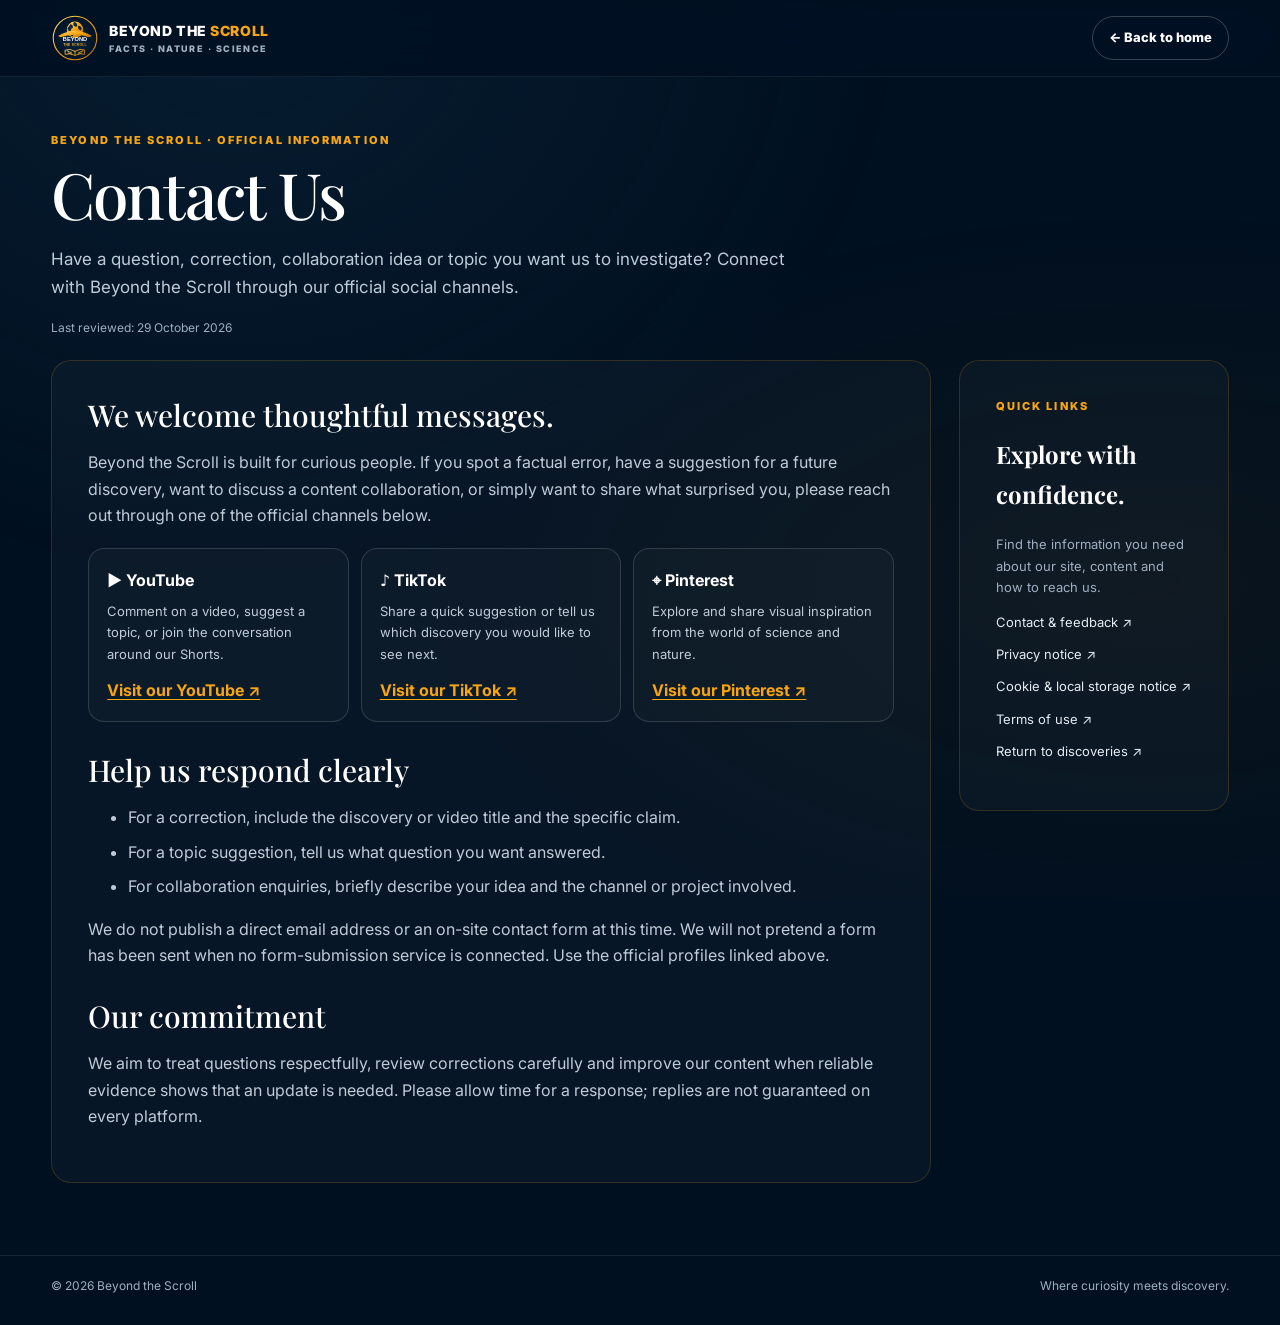
==== contact.html @ f6da4de6 "Add dedicated Contact Us page" ====
<!doctype html>
<html lang="en">
<head>
<meta charset="utf-8"><meta name="viewport" content="width=device-width,initial-scale=1">
<meta name="theme-color" content="#001020"><meta name="description" content="Have a question, correction, collaboration idea or topic you want us to investigate? Connect with Beyond the Scroll through our official social channels.">
<meta property="og:title" content="Contact Us | Beyond the Scroll"><meta property="og:description" content="Have a question, correction, collaboration idea or topic you want us to investigate? Connect with Beyond the Scroll through our official social channels."><meta property="og:type" content="website">
<title>Contact Us | Beyond the Scroll</title><link rel="icon" type="image/svg+xml" href="/logo.svg">
<link rel="preconnect" href="https://fonts.googleapis.com"><link rel="preconnect" href="https://fonts.gstatic.com" crossorigin><link href="https://fonts.googleapis.com/css2?family=Inter:wght@400;500;600;700;800&family=Playfair+Display:wght@500;600;700&display=swap" rel="stylesheet"><link rel="stylesheet" href="/styles.css">
<style>
.policy-hero{padding:54px 0 22px}.policy-hero h1{font:500 clamp(38px,6vw,64px)/1.08 var(--serif);margin:10px 0 14px;letter-spacing:-.03em}.policy-hero p{max-width:760px;color:#c0cbd8;font-size:17px}.policy-layout{display:grid;grid-template-columns:minmax(0,1fr) 270px;gap:28px;align-items:start;padding-bottom:72px}.policy-content,.policy-aside{border:1px solid var(--line);background:#ffffff07;border-radius:20px;padding:clamp(20px,4vw,36px);min-width:0}.policy-content h2{font:500 clamp(23px,3vw,30px)/1.2 var(--serif);margin:30px 0 10px}.policy-content h2:first-child{margin-top:0}.policy-content p,.policy-content li{color:#c0cbd8}.policy-content li{margin:8px 0}.policy-content a{color:var(--accent-gold);text-decoration:underline;text-underline-offset:3px}.policy-aside h2,.policy-aside h3{font-family:var(--serif)}.policy-aside p{color:#a0aec0;font-size:13px}.policy-aside a{display:block;margin:11px 0;color:#e4ebf3;font-size:13px}.policy-meta{color:#a0aec0;font-size:12px}.policy-actions{display:flex;gap:10px;flex-wrap:wrap;margin-top:22px}.policy-footer{border-top:1px solid #ffffff18;padding:20px 0 30px;color:#a0aec0;font-size:12px}.policy-footer .wrap{display:flex;justify-content:space-between;gap:14px;flex-wrap:wrap}.contact-channels{display:grid;grid-template-columns:repeat(3,minmax(0,1fr));gap:12px;margin:20px 0}.contact-channel{border:1px solid #ffffff25;border-radius:16px;padding:18px;background:#ffffff06}.contact-channel strong{display:block;color:#fff;margin-bottom:7px}.contact-channel p{font-size:13px;margin:0 0 12px}.contact-channel a{font-weight:700}@media(max-width:760px){.policy-layout{grid-template-columns:1fr}.policy-aside{order:-1}.contact-channels{grid-template-columns:1fr}.policy-hero{padding-top:35px}}
</style>
</head><body><a class="skip" href="#main">Skip to content</a>
<header class="site-header"><div class="wrap"><nav class="nav" aria-label="Main navigation"><a class="brand" href="/" aria-label="Beyond the Scroll home"><img src="/logo.svg" alt="" width="48" height="48"><span>BEYOND THE <span class="gold">SCROLL</span><small>FACTS · NATURE · SCIENCE</small></span></a><a class="btn ghost" href="/">← Back to home</a></nav></div></header>
<main id="main"><section class="wrap policy-hero"><div class="eyebrow">Beyond the Scroll · Official information</div><h1>Contact Us</h1><p>Have a question, correction, collaboration idea or topic you want us to investigate? Connect with Beyond the Scroll through our official social channels.</p><div class="policy-meta">Last reviewed: 29 October 2026</div></section>
<section class="wrap policy-layout"><article class="policy-content">
<h2>We welcome thoughtful messages.</h2>
<p>Beyond the Scroll is built for curious people. If you spot a factual error, have a suggestion for a future discovery, want to discuss a content collaboration, or simply want to share what surprised you, please reach out through one of the official channels below.</p>
<div class="contact-channels">
<div class="contact-channel"><strong>▶ YouTube</strong><p>Comment on a video, suggest a topic, or join the conversation around our Shorts.</p><a href="https://www.youtube.com/@DiscoverBeyondScroll" target="_blank" rel="noopener noreferrer">Visit our YouTube ↗</a></div>
<div class="contact-channel"><strong>♪ TikTok</strong><p>Share a quick suggestion or tell us which discovery you would like to see next.</p><a href="https://www.tiktok.com/@beyondthe.scroll" target="_blank" rel="noopener noreferrer">Visit our TikTok ↗</a></div>
<div class="contact-channel"><strong>⌖ Pinterest</strong><p>Explore and share visual inspiration from the world of science and nature.</p><a href="https://www.pinterest.com/beyondthescrollofficial/" target="_blank" rel="noopener noreferrer">Visit our Pinterest ↗</a></div>
</div>
<h2>Help us respond clearly</h2><ul><li>For a correction, include the discovery or video title and the specific claim.</li><li>For a topic suggestion, tell us what question you want answered.</li><li>For collaboration enquiries, briefly describe your idea and the channel or project involved.</li></ul>
<p>We do not publish a direct email address or an on-site contact form at this time. We will not pretend a form has been sent when no form-submission service is connected. Use the official profiles linked above.</p>
<h2>Our commitment</h2><p>We aim to treat questions respectfully, review corrections carefully and improve our content when reliable evidence shows that an update is needed. Please allow time for a response; replies are not guaranteed on every platform.</p></article><aside class="policy-aside"><div class="eyebrow">Quick links</div><h2>Explore with confidence.</h2><p>Find the information you need about our site, content and how to reach us.</p><a href="/contact.html">Contact & feedback ↗</a><a href="/privacy.html">Privacy notice ↗</a><a href="/cookies.html">Cookie & local storage notice ↗</a><a href="/terms.html">Terms of use ↗</a><a href="/">Return to discoveries ↗</a></aside></section></main>
<footer class="policy-footer"><div class="wrap"><span>© <span id="year">2026</span> Beyond the Scroll</span><span>Where curiosity meets discovery.</span></div></footer>
</body></html>
---- styles.css ----
:root{color-scheme:dark;--canvas-dark:#001020;--canvas-surface:#03182e;--accent-gold:#f7a612;--gold-glow:rgba(247,166,18,.25);--text-primary:#fff;--text-secondary:#a0aec0;--text-ivory:#fffff0;--line:rgba(247,166,18,.17);--serif:"Playfair Display",Georgia,serif;--sans:Inter,"Plus Jakarta Sans",system-ui,sans-serif}*{box-sizing:border-box}html{scroll-behavior:smooth;scroll-padding-top:90px}body{margin:0;background:var(--canvas-dark);color:var(--text-primary);font:16px/1.65 var(--sans);min-width:320px}body:before{content:"";position:fixed;inset:0;pointer-events:none;background:radial-gradient(ellipse at 18% 0%,#12314a66,transparent 45%),radial-gradient(ellipse at 90% 65%,#4b310b22,transparent 45%);z-index:-1}a{color:inherit;text-decoration:none}button,input,select{font:inherit}button{cursor:pointer}button:focus-visible,a:focus-visible,input:focus-visible,select:focus-visible{outline:2px solid var(--accent-gold);outline-offset:3px}.wrap{width:min(1180px,92%);margin-inline:auto}.skip{position:absolute;top:-60px;left:12px;z-index:999;background:var(--accent-gold);color:#001020;padding:8px 12px;border-radius:8px}.skip:focus{top:10px}.site-header{position:sticky;top:0;z-index:50;background:#001020d9;backdrop-filter:blur(16px) saturate(160%);border-bottom:1px solid #ffffff13}.nav{display:flex;align-items:center;justify-content:space-between;gap:18px;min-height:76px}.brand{display:flex;align-items:center;gap:10px;min-width:0;font-weight:850;letter-spacing:.04em;font-size:14px}.brand img{width:48px;height:48px;object-fit:contain;border-radius:50%}.brand small{display:block;font-size:9px;color:var(--text-secondary);letter-spacing:.16em}.navlinks{display:flex;align-items:center;gap:20px;font-size:13px;color:#e0e7ef}.navlinks a:hover{color:var(--accent-gold)}.btn{border:1px solid var(--accent-gold);border-radius:999px;padding:10px 16px;background:var(--accent-gold);color:#091525;font-weight:800;font-size:13px;display:inline-flex;align-items:center;justify-content:center;gap:7px}.btn.ghost{background:transparent;color:var(--text-primary);border-color:#ffffff38}.menu-btn{display:none;background:transparent;color:white;border:1px solid #ffffff40;border-radius:10px;padding:8px 11px}.hero{display:grid;grid-template-columns:1fr 1fr;align-items:center;gap:42px;padding:74px 0 48px}.eyebrow{color:var(--accent-gold);text-transform:uppercase;letter-spacing:.19em;font-size:11px;font-weight:850}.hero h1{font:500 clamp(42px,6vw,72px)/1.06 var(--serif);letter-spacing:-.03em;margin:15px 0}.gold{color:var(--accent-gold)}.hero p{color:#c0cbd8;max-width:540px;font-size:17px}.actions{display:flex;gap:10px;flex-wrap:wrap;margin-top:24px}.hero-art{position:relative;min-height:390px;border:1px solid var(--line);border-radius:28px;overflow:hidden;background:linear-gradient(145deg,#06182b,#0b2a3d 50%,#231b10);display:grid;place-items:center;isolation:isolate}.hero-art:before{content:"";position:absolute;width:340px;aspect-ratio:1;border:1px solid #f7a61266;border-radius:50%;box-shadow:0 0 90px #f7a61219,inset 0 0 70px #f7a61212}.hero-art img{position:absolute;width:100%;height:100%;object-fit:cover;opacity:.62;mix-blend-mode:screen}.planet{position:relative;width:190px;aspect-ratio:1;border-radius:50%;background:radial-gradient(circle at 30% 24%,#fff4c3,#f7a612 17%,#744b19 47%,#061020 75%);box-shadow:0 0 90px #f7a61245,inset -30px -18px 45px #000b}.float-label{position:absolute;padding:10px 14px;background:#061729dd;border:1px solid #ffffff25;border-radius:12px;font-size:12px;backdrop-filter:blur(12px)}.float-label b{color:var(--accent-gold)}.float-label.one{left:18px;top:25px}.float-label.two{right:18px;bottom:25px}.toolbar{display:flex;gap:10px;flex-wrap:wrap;align-items:center;padding:18px 0 28px;border-bottom:1px solid #ffffff16}.search{flex:1;min-width:190px;position:relative}.search input{width:100%;border:1px solid #ffffff26;background:#ffffff08;color:white;border-radius:999px;padding:11px 15px}.toolbar button{border:1px solid #ffffff30;background:#ffffff08;color:white;border-radius:999px;padding:10px 13px;font-size:12px}.toolbar button:hover{border-color:var(--accent-gold)}.section{padding:64px 0}.section.light{background:var(--text-ivory);color:var(--canvas-dark)}.section-head{display:flex;justify-content:space-between;align-items:end;gap:22px;margin-bottom:25px}.section h2,.section-head h2{font:500 clamp(30px,4vw,46px)/1.13 var(--serif);letter-spacing:-.02em;margin:8px 0}.section-head p{max-width:440px;color:#687689;margin:0}.cards{display:grid;grid-template-columns:repeat(3,minmax(0,1fr));gap:18px}.card{min-width:0;overflow:hidden;border:1px solid var(--line);border-radius:20px;background:linear-gradient(150deg,#ffffff0c,#ffffff03);backdrop-filter:blur(16px) saturate(180%);transition:transform .25s,border-color .25s,box-shadow .25s;position:relative}.card:hover{transform:translateY(-5px);border-color:var(--accent-gold);box-shadow:0 18px 55px #0005,0 0 25px #f7a61212}.card-media{aspect-ratio:16/9;position:relative;overflow:hidden;background:linear-gradient(135deg,#163c52,#091322);display:grid;place-items:center}.card-media img{width:100%;height:100%;object-fit:cover;transition:transform .55s;position:absolute;inset:0}.card:hover .card-media img{transform:scale(1.05)}.card-media:after{content:"";position:absolute;inset:30% 0 0;background:linear-gradient(transparent,#001020a8);pointer-events:none}.card-symbol{font-size:58px;filter:drop-shadow(0 0 22px #f7a61235)}.pill{position:absolute;left:14px;top:14px;z-index:2;background:#001020d9;color:var(--accent-gold);border:1px solid #f7a61255;border-radius:999px;padding:4px 9px;font-size:9px;letter-spacing:.13em;font-weight:850}.bookmark{position:absolute;right:12px;top:12px;z-index:3;width:36px;height:36px;border-radius:50%;border:1px solid #ffffff60;background:#001020c9;color:white}.bookmark[aria-pressed=true]{background:var(--accent-gold);color:#001020;border-color:var(--accent-gold)}.card-body{padding:18px}.meta{display:flex;gap:12px;flex-wrap:wrap;color:var(--text-secondary);font-size:11px}.card h3{font:500 22px/1.25 var(--serif);margin:8px 0;color:var(--text-ivory)}.card p{font-size:13px;color:#b9c5d2;margin:0 0 15px}.card-actions{display:flex;gap:8px;flex-wrap:wrap}.text-btn{border:0;background:transparent;color:var(--accent-gold);font-weight:800;font-size:12px;padding:5px 0}.factbox{display:grid;grid-template-columns:.6fr 1.4fr;gap:25px;align-items:center;padding:32px;border-radius:24px;border:1px solid var(--line);background:linear-gradient(120deg,#08243b,#031426);box-shadow:0 20px 60px #0003}.fact-icon{font-size:72px;text-align:center}.factbox p{color:#c2cedb}.factbox button{border:1px solid #ffffff45;background:transparent;color:white;padding:9px 14px;border-radius:999px}.reel{display:flex;gap:16px;overflow-x:auto;padding:5px 2px 20px;scroll-snap-type:x mandatory;scrollbar-color:var(--accent-gold) #ffffff12}.reel-card{scroll-snap-align:start;flex:0 0 220px;aspect-ratio:9/16;border-radius:22px;border:1px solid var(--line);background:radial-gradient(ellipse at 50% 20%,#24465b,#031020 72%);position:relative;overflow:hidden;padding:16px;display:flex;flex-direction:column;justify-content:space-between}.reel-card .big{font-size:58px;text-align:center;margin:auto}.reel-card small{color:#c1cedb}.reel-card strong{font:500 23px/1.2 var(--serif)}.reel-card .btn{align-self:flex-start}.about-grid{display:grid;grid-template-columns:1fr 1fr;gap:24px}.glass-panel{border:1px solid var(--line);background:#ffffff07;border-radius:20px;padding:24px}.socials{display:flex;gap:10px;flex-wrap:wrap}.socials a{border:1px solid #ffffff35;border-radius:999px;padding:9px 13px;font-size:12px}.socials a:hover{border-color:var(--accent-gold);color:var(--accent-gold)}footer{border-top:1px solid #ffffff18;padding:24px 0;color:var(--text-secondary);font-size:12px}.foot{display:flex;justify-content:space-between;gap:15px;flex-wrap:wrap}.drawer-backdrop{position:fixed;inset:0;background:#0009;z-index:90;opacity:0;pointer-events:none;transition:opacity .2s}.drawer-backdrop.open{opacity:1;pointer-events:auto}.drawer{position:fixed;z-index:100;top:0;right:0;bottom:0;width:min(680px,100%);background:#031426;border-left:1px solid var(--line);overflow:auto;padding:24px;transform:translateX(102%);transition:transform .28s}.drawer.open{transform:translateX(0)}.drawer-close{float:right;border:1px solid #ffffff35;border-radius:50%;background:transparent;color:white;width:38px;height:38px}.drawer h2{font:500 clamp(30px,4vw,42px)/1.15 var(--serif)}.drawer img{width:100%;max-height:280px;object-fit:cover;border-radius:16px}.drawer p{color:#c4cfdb}.drawer details{border-top:1px solid #ffffff20;padding:14px 0}.drawer summary{color:var(--accent-gold);cursor:pointer;font-weight:800}.audio-bar{position:fixed;z-index:60;bottom:12px;left:50%;transform:translateX(-50%);width:min(650px,94%);display:none;gap:10px;align-items:center;padding:12px;background:#03182ef2;border:1px solid var(--line);border-radius:16px;box-shadow:0 10px 40px #0008;backdrop-filter:blur(18px)}.audio-bar.visible{display:flex}.audio-bar button,.audio-bar select{background:#ffffff0c;color:white;border:1px solid #ffffff30;border-radius:9px;padding:7px}.audio-title{flex:1;min-width:0;font-size:12px}.audio-title span{display:block;color:var(--text-secondary);font-size:10px}.quiz-options{display:grid;gap:10px;margin:18px 0}.quiz-options button{text-align:left;border:1px solid #ffffff30;border-radius:12px;padding:12px;background:#ffffff08;color:white}.quiz-options button:hover,.quiz-options button.correct{border-color:#53d69a}.quiz-options button.wrong{border-color:#ff7e7e}.empty{grid-column:1/-1;padding:24px;text-align:center;color:var(--text-secondary)}.toast{position:fixed;z-index:120;bottom:90px;left:50%;transform:translateX(-50%);background:var(--accent-gold);color:#081525;padding:10px 16px;border-radius:999px;font-size:12px;font-weight:800;display:none}.toast.show{display:block}@media(min-width:1000px){.card.wide{grid-column:span 2;display:grid;grid-template-columns:1.05fr 1fr}.card.wide .card-media{height:100%;aspect-ratio:auto;min-height:280px}}@media(max-width:800px){.navlinks{display:none}.navlinks.open{display:flex;position:absolute;top:70px;left:4%;right:4%;background:#03182e;border:1px solid var(--line);border-radius:16px;padding:18px;flex-direction:column;align-items:stretch;box-shadow:0 20px 40px #0008}.menu-btn{display:block}.hero{grid-template-columns:1fr;padding-top:44px;gap:25px}.hero-art{min-height:300px}.cards{grid-template-columns:repeat(2,minmax(0,1fr))}.section{padding:48px 0}.section-head{display:block}.section-head p{margin-top:12px}.about-grid{grid-template-columns:1fr}}@media(max-width:540px){.brand img{width:40px;height:40px}.brand{font-size:12px}.brand small{font-size:8px}.hero h1{font-size:44px}.hero-art{min-height:260px}.planet{width:145px}.hero-art:before{width:250px}.cards{grid-template-columns:1fr}.card h3{font-size:23px}.factbox{grid-template-columns:1fr;padding:22px}.fact-icon{font-size:54px}.toolbar{align-items:stretch}.search{flex-basis:100%}.audio-bar{gap:6px;padding:8px}.audio-title{font-size:10px}.audio-bar select{max-width:75px}.drawer{padding:18px}}@media(prefers-reduced-motion:reduce){*,*:before,*:after{scroll-behavior:auto!important;animation:none!important;transition:none!important}}
/* Premium responsive footer */
.site-footer{position:relative;z-index:1;margin-top:34px;background:linear-gradient(145deg,#03182e 0%,#001020 58%,#06172b 100%);border-top:1px solid rgba(247,166,18,.32);color:#d7e0eb}
.footer-main{display:grid;grid-template-columns:1.45fr .7fr 1fr;gap:48px;padding-top:56px;padding-bottom:42px}
.footer-logo{display:inline-flex;align-items:center;gap:12px;text-decoration:none;color:#fff}
.footer-logo img{width:48px;height:48px;object-fit:contain}
.footer-logo span{display:flex;flex-direction:column;font-weight:900;letter-spacing:.08em;font-size:13px;line-height:1.5}
.footer-logo b{color:var(--accent-gold,#f7a612)}
.footer-logo small{font-size:8px;letter-spacing:.11em;color:#aab8c8;font-weight:600;margin-top:3px}
.footer-brand>p,.footer-note p{max-width:390px;color:#aebdce;line-height:1.8;font-size:14px;margin:18px 0}
.footer-socials{display:flex;flex-wrap:wrap;gap:9px;margin-top:20px}
.footer-socials a{font-size:12px;padding:9px 11px;border:1px solid #ffffff20;border-radius:999px;color:#eaf0f7;text-decoration:none;transition:border-color .2s,background .2s}
.footer-socials a:hover{border-color:var(--accent-gold,#f7a612);background:#f7a61212}
.footer-links,.footer-note{display:flex;flex-direction:column;align-items:flex-start;gap:13px}
.footer-links h3,.footer-note h3{font-size:14px;margin:7px 0 8px;color:#fff}
.footer-links a{font-size:13px;color:#aebdce;text-decoration:none}
.footer-links a:hover,.back-top:hover{color:var(--accent-gold,#f7a612)}
.footer-note .footer-cta{margin-top:4px}
.footer-bottom{border-top:1px solid #ffffff17;min-height:66px;display:flex;align-items:center;justify-content:space-between;gap:18px;padding-top:16px;padding-bottom:16px;font-size:11px;color:#8fa0b3}
.back-top{color:#e8edf4;text-decoration:none;white-space:nowrap}
@media(max-width:800px){.footer-main{grid-template-columns:1fr 1fr;gap:32px;padding-top:42px}.footer-brand{grid-column:1/-1}.footer-note{max-width:440px}}
@media(max-width:540px){.footer-main{grid-template-columns:1fr;gap:28px;padding-top:34px}.footer-brand{grid-column:auto}.footer-bottom{align-items:flex-start;flex-direction:column;gap:9px;padding-top:18px;padding-bottom:18px}.footer-tagline{display:none}.footer-socials a{font-size:11px}}

.footer-socials .social-coming{display:inline-flex;flex-wrap:wrap;align-items:center;gap:5px;font-size:12px;padding:9px 11px;border:1px dashed #ffffff2c;border-radius:999px;color:#aebdce;opacity:.9;cursor:default}.footer-socials .social-coming small{font-size:9px;text-transform:uppercase;letter-spacing:.04em;color:var(--accent-gold,#f7a612)}

/* Featured YouTube Shorts */
.featured-videos{grid-template-columns:repeat(2,minmax(0,1fr));align-items:start}.video-embed-card{min-width:0;overflow:hidden}.video-frame{width:100%;aspect-ratio:9/16;max-height:560px;background:#000;border-radius:14px;overflow:hidden;margin:14px 0}.video-frame iframe{width:100%;height:100%;border:0;display:block}.video-embed-card .btn{margin-top:14px;display:inline-flex}@media(max-width:680px){.featured-videos{grid-template-columns:minmax(0,1fr)}.video-frame{max-height:520px}}

/* Privacy and site information section */
.policy-grid{display:grid;grid-template-columns:1fr 1fr;gap:28px}.policy-grid article{padding:26px;border:1px solid var(--line);border-radius:20px;background:#ffffff06}.policy-grid h2{font:500 clamp(25px,3vw,36px)/1.15 var(--serif);margin:10px 0 14px}.policy-grid p{color:#b9c5d2;font-size:14px;line-height:1.8}.policy-section{border-top:1px solid #ffffff10}@media(max-width:680px){.policy-grid{grid-template-columns:1fr}.policy-grid article{padding:20px}}

/* Real scientific imagery: preserve existing brand/logo styling */
.hero-art{background:#001020}.hero-art:before{z-index:1;pointer-events:none}.hero-art .hero-earth{position:absolute;inset:0;width:100%;height:100%;object-fit:cover;opacity:1;mix-blend-mode:normal;filter:saturate(.92) contrast(1.04)}.hero-art:after{content:"";position:absolute;inset:0;background:linear-gradient(90deg,rgba(0,16,32,.22),rgba(0,16,32,.08) 48%,rgba(0,16,32,.56)),linear-gradient(0deg,rgba(0,16,32,.82),transparent 42%,rgba(0,16,32,.08));z-index:1;pointer-events:none}.hero-art .float-label,.hero-art .hero-credit{z-index:2}.hero-art .hero-credit{position:absolute;left:14px;bottom:7px;color:#d7e4ef;font-size:9px;text-shadow:0 1px 4px #001020}.card-media{isolation:isolate}.card-media .discovery-photo{position:absolute;inset:0;width:100%;height:100%;object-fit:cover;display:block;z-index:0;transition:transform .55s;loading:lazy}.card:hover .card-media .discovery-photo{transform:scale(1.045)}.card-media .image-shade{position:absolute;inset:0;z-index:1;background:linear-gradient(0deg,rgba(0,16,32,.82),rgba(0,16,32,.04) 70%);pointer-events:none}.card-media .pill,.card-media .bookmark{z-index:3}.card-media .image-credit{position:absolute;left:10px;bottom:8px;z-index:2;max-width:calc(100% - 20px);font-size:9px;line-height:1.35;color:#f2f6fb;background:rgba(0,16,32,.76);border:1px solid rgba(255,255,255,.16);padding:4px 7px;border-radius:6px;text-decoration:none;backdrop-filter:blur(8px)}.card-media .image-credit:hover{text-decoration:underline;color:#fff}.drawer .card-media:has(img){aspect-ratio:16/9}.drawer .card-media img{display:block}

/* Real scientific images and daily-fact imagery */
.image-credit{position:absolute;z-index:4;left:12px;bottom:9px;max-width:calc(100% - 24px);font-size:9px;line-height:1.35;color:#fff;background:#001020d9;border:1px solid #ffffff30;border-radius:7px;padding:4px 7px}.image-credit:hover,.daily-fact-credit a:hover{color:var(--accent-gold);text-decoration:underline}.hero-art:after{content:"";position:absolute;inset:0;background:linear-gradient(180deg,#00102020 15%,#00102090 100%);pointer-events:none;z-index:0}.hero-earth{z-index:-1}.daily-fact-media{position:relative;overflow:hidden;border-radius:18px;min-height:190px;aspect-ratio:4/3;border:1px solid var(--line);background:#03182e;box-shadow:0 12px 35px #0004}.daily-fact-photo{display:block;width:100%;height:100%;min-height:190px;max-height:260px;object-fit:cover;border-radius:18px}.daily-fact-media:after{content:"";position:absolute;inset:45% 0 0;background:linear-gradient(transparent,#001020a8);pointer-events:none}.daily-fact-credit{position:absolute;z-index:2;left:9px;right:9px;bottom:8px;text-align:left;font-size:9px;line-height:1.35;color:#fff}.daily-fact-credit a{display:inline-block;padding:4px 6px;border-radius:6px;background:#001020d9;border:1px solid #ffffff30}@media(max-width:640px){.factbox{grid-template-columns:1fr;padding:20px}.daily-fact-media{max-width:100%;aspect-ratio:16/10}.daily-fact-photo{max-height:230px}.image-credit{font-size:8px}}


/* Featured Shorts: two portrait cards on desktop, stacked on mobile */
.featured-videos{display:grid;grid-template-columns:repeat(2,minmax(0,1fr));gap:28px;overflow:visible;align-items:start;padding:0 0 12px;scroll-snap-type:none}
.featured-videos .video-embed-card{width:100%;min-width:0;flex:none;aspect-ratio:auto;justify-content:flex-start;gap:14px;padding:18px;background:linear-gradient(160deg,#17344a,#031020 76%)}
.featured-videos .video-embed-card small{display:block;letter-spacing:.1em;font-size:10px;line-height:1.5}
.featured-videos .video-embed-card strong{font:600 clamp(18px,2vw,24px)/1.25 var(--serif);color:#fff;min-height:2.5em}
.featured-videos .video-frame{width:min(100%,360px);aspect-ratio:9/16;height:auto;max-height:none;margin:0 auto 2px;border:1px solid #ffffff20;border-radius:16px;box-shadow:0 12px 32px #0004}
.featured-videos .video-frame iframe{width:100%;height:100%;display:block;border:0}
.featured-videos .video-embed-card .btn{align-self:stretch;justify-content:center;margin-top:auto}
@media(max-width:680px){.featured-videos{grid-template-columns:minmax(0,1fr);gap:22px}.featured-videos .video-embed-card{padding:16px}.featured-videos .video-frame{width:min(100%,340px)}.featured-videos .video-embed-card strong{min-height:0}}

/* Discovery drawer share actions */
.drawer-share{display:flex;gap:9px;flex-wrap:wrap;margin:14px 0 20px}
.drawer-share .btn{font-size:12px;padding:9px 13px}
@media(max-width:420px){.drawer-share{display:grid;grid-template-columns:1fr}.drawer-share .btn{width:100%}}
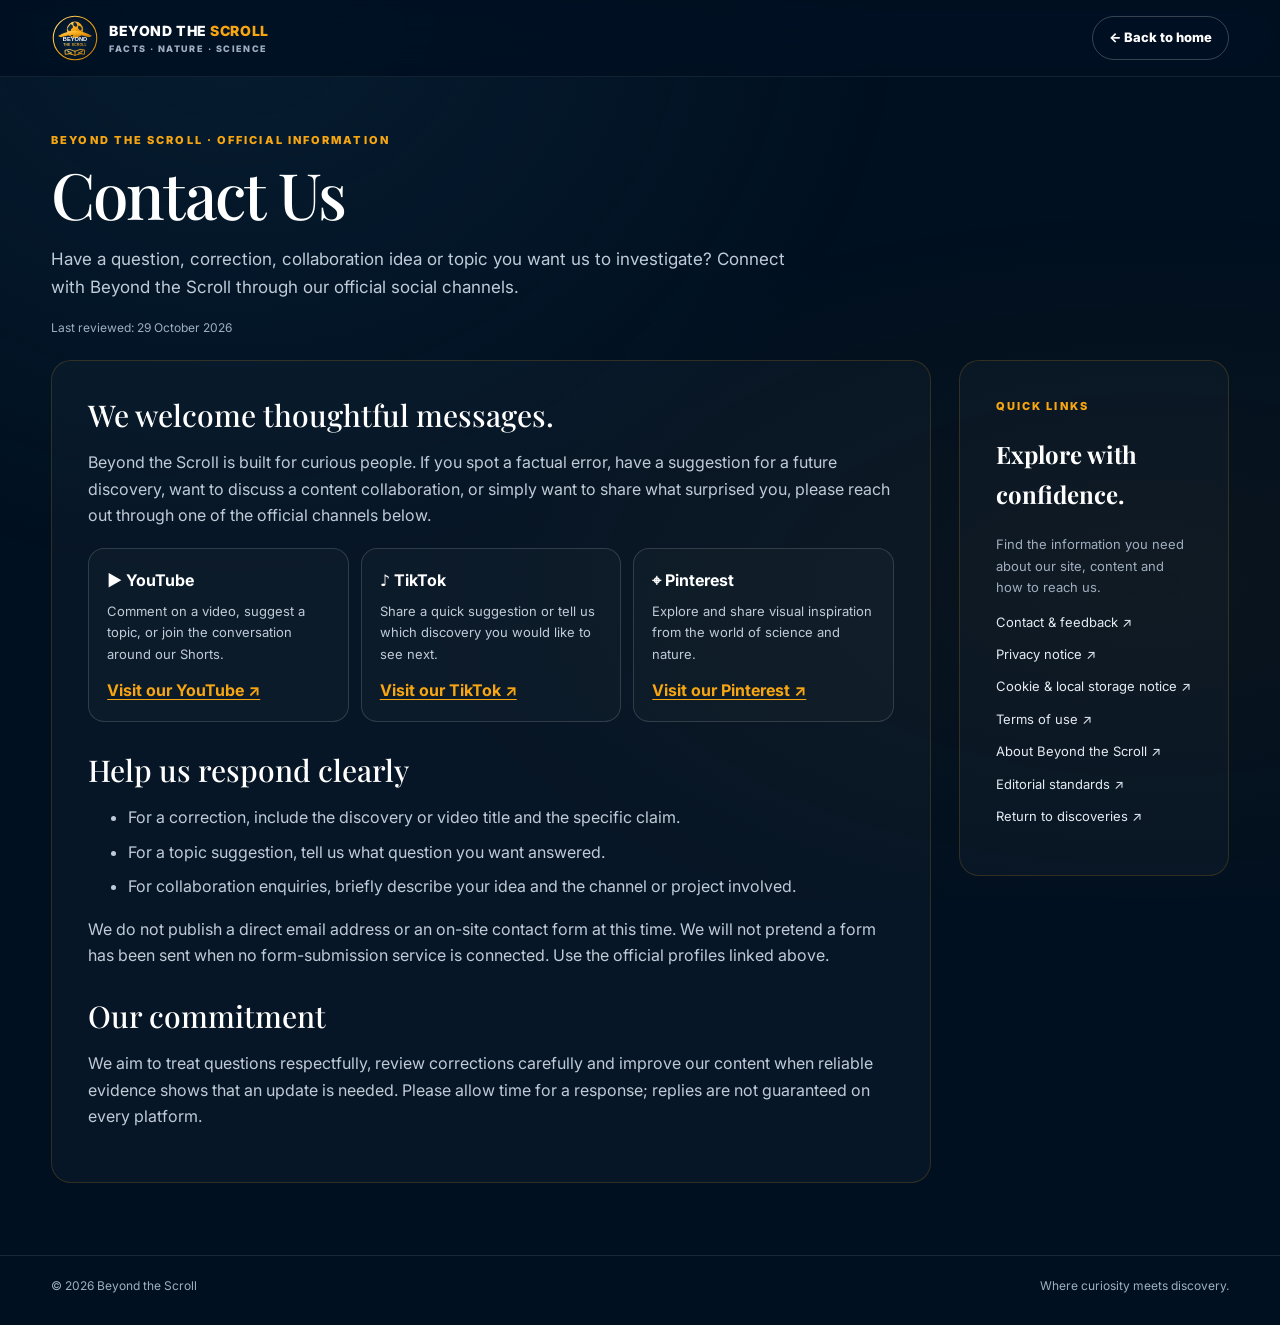
==== commit ebd5f1d0: "Complete information links across policy pages" ====
--- a/contact.html
+++ b/contact.html
@@ -22,6 +22,6 @@
 </div>
 <h2>Help us respond clearly</h2><ul><li>For a correction, include the discovery or video title and the specific claim.</li><li>For a topic suggestion, tell us what question you want answered.</li><li>For collaboration enquiries, briefly describe your idea and the channel or project involved.</li></ul>
 <p>We do not publish a direct email address or an on-site contact form at this time. We will not pretend a form has been sent when no form-submission service is connected. Use the official profiles linked above.</p>
-<h2>Our commitment</h2><p>We aim to treat questions respectfully, review corrections carefully and improve our content when reliable evidence shows that an update is needed. Please allow time for a response; replies are not guaranteed on every platform.</p></article><aside class="policy-aside"><div class="eyebrow">Quick links</div><h2>Explore with confidence.</h2><p>Find the information you need about our site, content and how to reach us.</p><a href="/contact.html">Contact & feedback ↗</a><a href="/privacy.html">Privacy notice ↗</a><a href="/cookies.html">Cookie & local storage notice ↗</a><a href="/terms.html">Terms of use ↗</a><a href="/">Return to discoveries ↗</a></aside></section></main>
+<h2>Our commitment</h2><p>We aim to treat questions respectfully, review corrections carefully and improve our content when reliable evidence shows that an update is needed. Please allow time for a response; replies are not guaranteed on every platform.</p></article><aside class="policy-aside"><div class="eyebrow">Quick links</div><h2>Explore with confidence.</h2><p>Find the information you need about our site, content and how to reach us.</p><a href="/contact.html">Contact & feedback ↗</a><a href="/privacy.html">Privacy notice ↗</a><a href="/cookies.html">Cookie & local storage notice ↗</a><a href="/terms.html">Terms of use ↗</a><a href="/about.html">About Beyond the Scroll ↗</a><a href="/editorial-standards.html">Editorial standards ↗</a><a href="/">Return to discoveries ↗</a></aside></section></main>
 <footer class="policy-footer"><div class="wrap"><span>© <span id="year">2026</span> Beyond the Scroll</span><span>Where curiosity meets discovery.</span></div></footer>
 </body></html>
